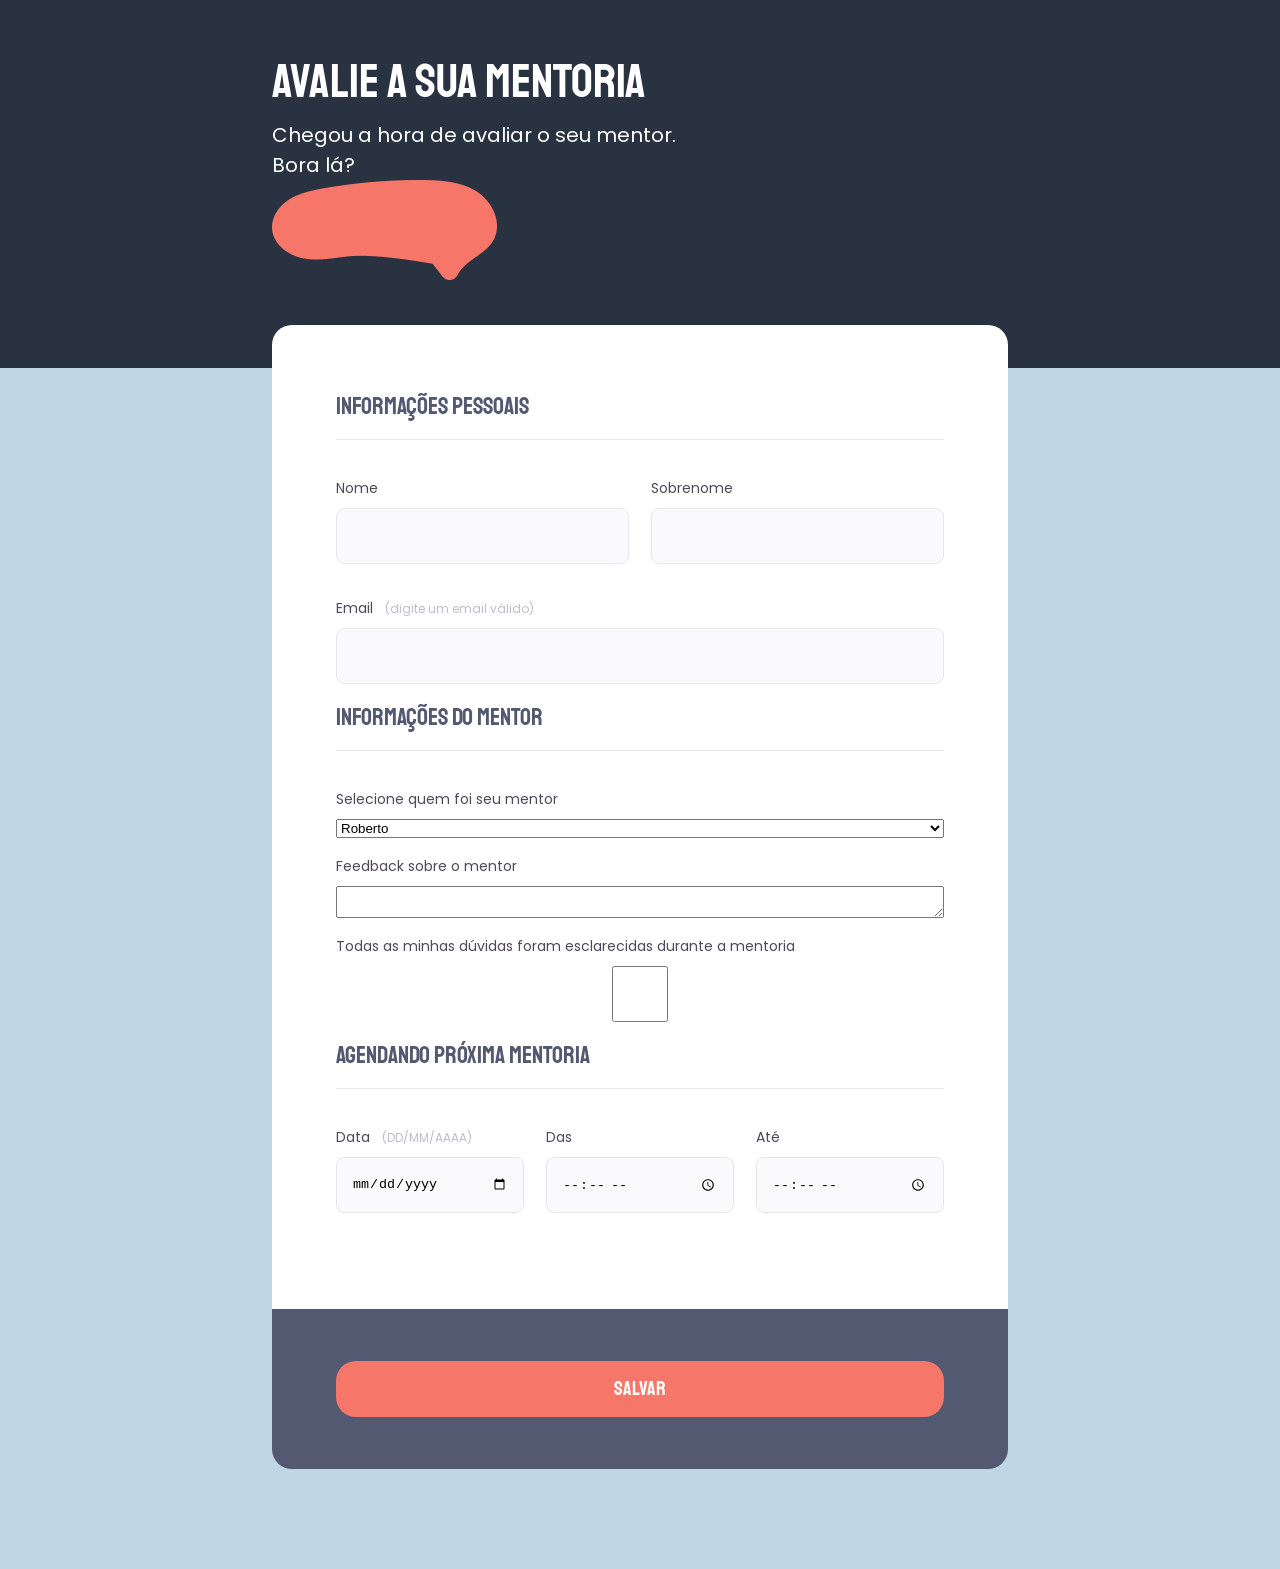
==== projeto07/index.html @ c707c1c0 "feat(newproject): Adicionado projeto 7 - parte HTML e um pouco do CSS, falta finalizar estilização" ====
<!DOCTYPE html>
<html lang="en">

<head>
    <link rel="preconnect" href="https://fonts.googleapis.com">
    <link rel="preconnect" href="https://fonts.gstatic.com" crossorigin>
    <meta charset="UTF-8">
    <meta name="viewport" content="width=device-width, initial-scale=1.0">
    <title>Avalie seu mentor</title>
    <link href="https://fonts.googleapis.com/css2?family=Poppins&family=Staatliches&display=swap" rel="stylesheet">
    <link rel="stylesheet" href="style.css">
</head>

<body>
    <div class="page">
        <header>
            <h1>Avalie a sua mentoria</h1>
            <p>Chegou a hora de avaliar o seu mentor. Bora lá?</p>
            <img src="imagens/Vector.png" alt="nuvem de fala rosa">
        </header>
        <form id="my-form">
            <fieldset>
                <legend>Informações Pessoais</legend>
                <div class="field-group">
                    <div class="input-wrapper">
                        <label for="name">Nome</label>
                        <input type="text" id="name" required />
                    </div>
                    <div class="input-wrapper">
                        <label for="last-name">Sobrenome</label>
                        <input type="text" id="last-name" required />
                    </div>
                </div>
                <div class="input-wrapper">
                    <label for="email">Email<span>(digite um email válido)</span></label>
                    <input type="email" id="email" required />
                </div>
            </fieldset>

            <fieldset>
                <legend>Informações do Mentor</legend>
                <div class="input-wrapper">
                    <label for="mentor-name">Selecione quem foi seu mentor</label>
                    <select name="mentor-name" id="">
                        <option value="name">Roberto</option>
                        <option value="name">Pedro</option>
                        <option value="name">Juliana</option>
                        <option value="name">Fabiana</option>
                    </select>
                </div>
                <div class="input-wrapper">
                    <label for="last-name">Feedback sobre o mentor</label>
                    <textarea name="text" id="feedback"></textarea>
                </div>
                <div class="input-wrapper">
                    <label for="check">Todas as minhas dúvidas foram esclarecidas durante a mentoria</label>
                    <input type="checkbox" name="mentoria" id="mentoria" />
                </div>
            </fieldset>


            <fieldset>
                <legend>Agendando Próxima Mentoria</legend>
                <div class="field-group">
                    <div class="input-wrapper">
                        <label for="date">Data<span>(DD/MM/AAAA)</span></label>
                        <input type="date" id="date" required />
                    </div>
                    <div class="input-wrapper">
                        <label for="hour">Das</label>
                        <input type="time" id="hour" required />
                    </div>
                    <div class="input-wrapper">
                        <label for="hour">Até</label>
                        <input type="time" id="hour" required />
                    </div>
                </div>
            </fieldset>
        </form>

        <footer>
            <button class="button" form="my-form">Salvar</button>
        </footer>


</body>

</html>
---- projeto07/style.css ----
* {
    margin: 0;
    padding: 0;
    box-sizing: border-box;
}

body {
    font-family: Poppins, sans-serif;
    background: #BFD7E4;
    color:#4E4958;
}

body::before {
    content: '';
    width: 100%;
    height: 368px;
    background:#293241;
    position: absolute;
    top: 0;
    left: 0;
    z-index: -1;
}

.page {
    width: 736px;
    margin: auto;
}

header {
    max-width: 417px;
    margin-top: 60px;
}

header h1 {
    font-family: Staatliches, sans-serif;
    font-weight: 400;
    font-size: 48px;
    line-height: 42px;
    color: white;
    text-transform: uppercase;
    margin-bottom: 18px;
}

header p {
    line-height: 30px;
    font-weight: 400;
    font-size: 20px;
    color: white;
}

h2 {
    font-family: Staatliches, sans-serif;
    font-style: normal;
    font-weight: 400;
    font-size: 20px;
    line-height: 34px;
    color: #535971;
    margin-bottom: 8px;
}

form {
    margin-top: 38px;
    background: #ffffff;
    min-height: 300px;
    border-radius: 20px 20px 0 0;
    padding: 64px;

}

fieldset {
    border: none;
}

fieldset legend {
    font-family: Staatliches, sans-serif;
    text-transform: uppercase;
    color: #535971;
    font-weight: 400;
    font-size: 24px;
    line-height: 34px;
    width: 100%;
    padding-bottom: 16px;
    margin-bottom: 36px;
    border-bottom: 1px solid #E6E6F0;
}

.input-wrapper {
    display: flex;
    flex-direction: column;
    width: 100%;
    margin-bottom: 16px;
}

.input-wrapper label {
    font-size: 14px;
    line-height: 24px;
    color: #4E4958;
    margin-bottom: 8px;
}

.input-wrapper label span {
    margin-left: 12px;
    font-size: 12px;
    line-height: 20px;
    color: #C1BCCC;
}

.input-wrapper label span:hover {
    color: #5c6a71;

}

.input-wrapper input {
    width: 100%;
    height: 56px;
    padding: 0 15px;
    background: #FAFAFC;
    border: 1px solid #E6E6F0;
    border-radius: 8px;
}

.field-group {
    display: flex;
    height: fit-content;
    gap: 22px;
    margin-bottom: 16px;
}

footer {
    background:  #535971;
    border-radius: 0px 0px 20px 20px;
    width: 100%;
    height: 160px;
    left: 345px;
    display: flex;
    justify-content: center;
    align-items: center;
    margin-bottom: 100px;
}

footer .button {
    background: #F67669;
    border-radius: 20px;
    border: none;
    width: 608px;
    height: 55.65px;
    color: #FFFFFF;
    font-family: 'Staatliches';
    font-weight: 400;
    font-size: 20px;
}

footer .button:hover {
    background:#86423a ;
}
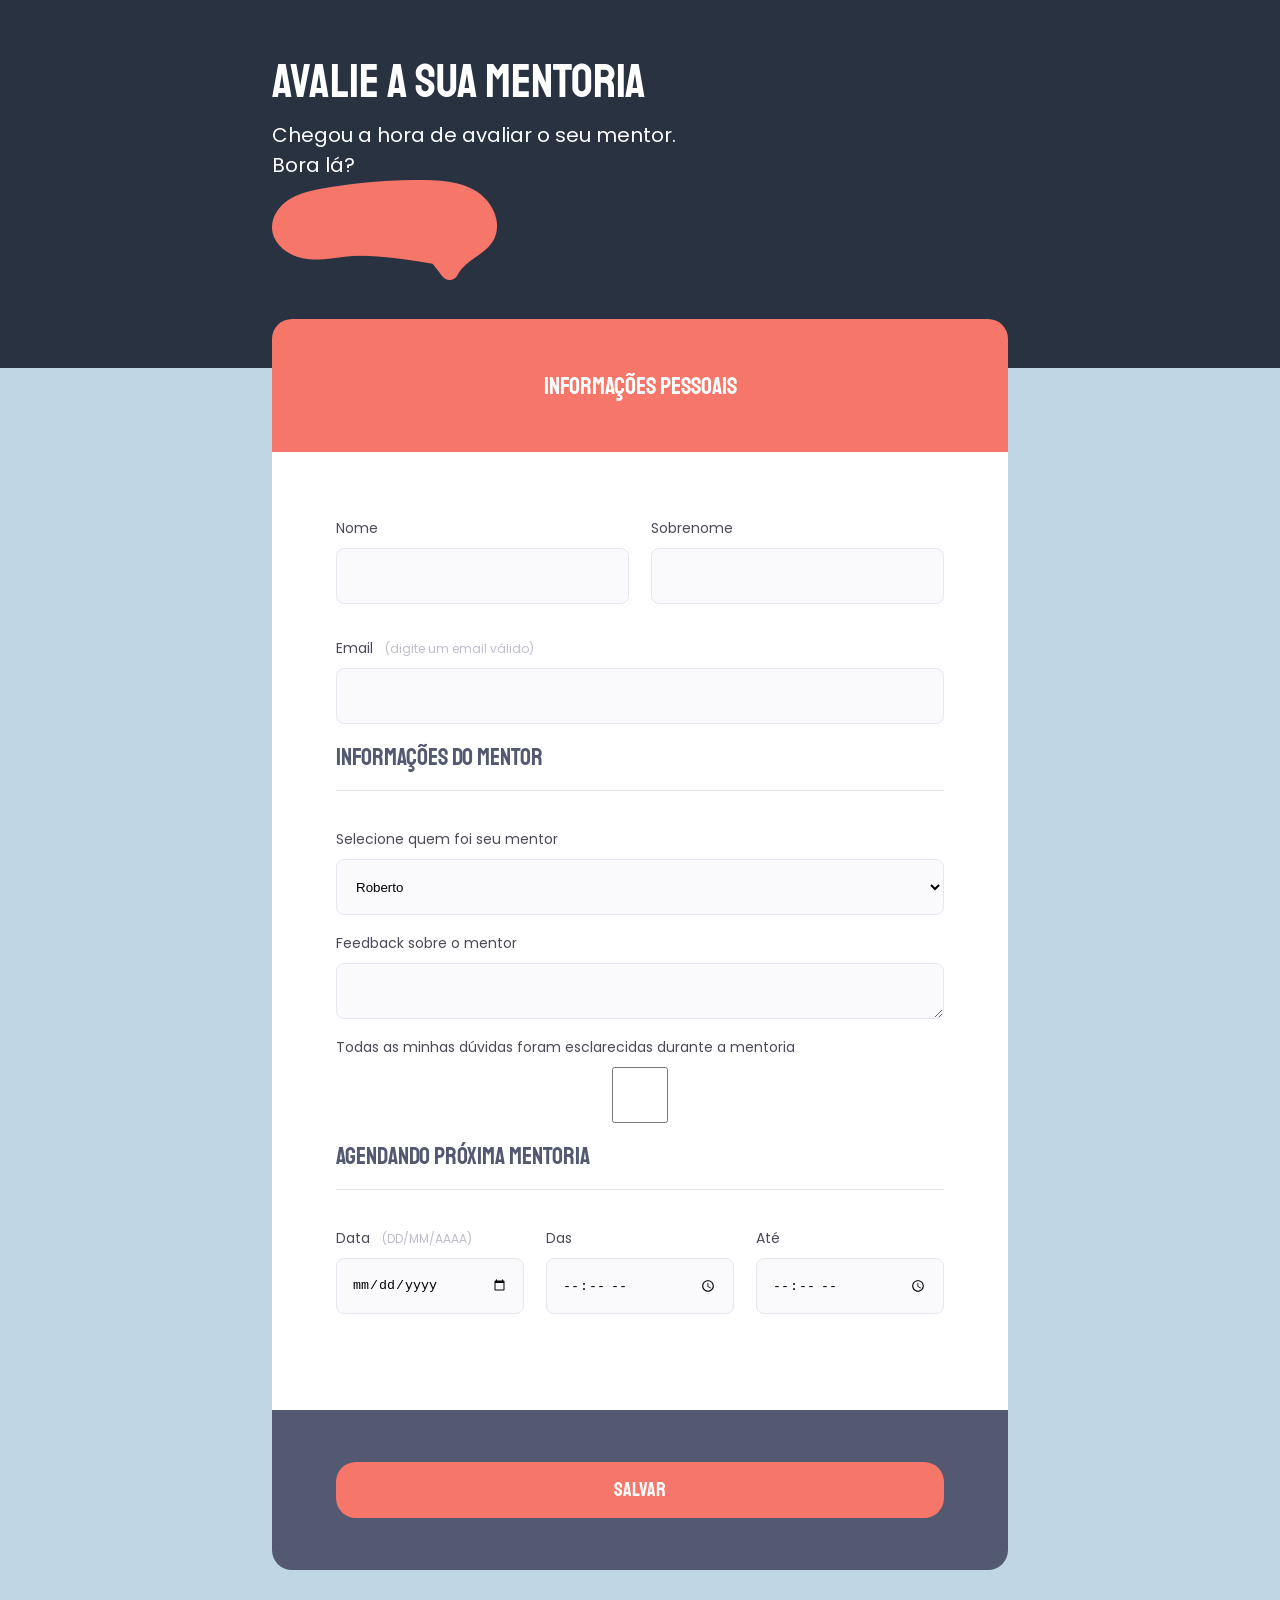
==== commit e80d255f: "feat(project): alterado HTML e estilizado página" ====
--- a/projeto07/index.html
+++ b/projeto07/index.html
@@ -18,9 +18,9 @@
             <p>Chegou a hora de avaliar o seu mentor. Bora lá?</p>
             <img src="imagens/Vector.png" alt="nuvem de fala rosa">
         </header>
+        <article>Informações Pessoais</article>
         <form id="my-form">
             <fieldset>
-                <legend>Informações Pessoais</legend>
                 <div class="field-group">
                     <div class="input-wrapper">
                         <label for="name">Nome</label>
--- a/projeto07/style.css
+++ b/projeto07/style.css
@@ -58,11 +58,26 @@
     margin-bottom: 8px;
 }
 
+article {
+    background:  #F67669;
+    border-radius: 20px 20px 0 0;
+    width: 100%;
+    height: 133px; 
+    display: flex;
+    justify-content: center;
+    margin-top: 32px;
+    align-items: center;
+    font-family: Staatliches, sans-serif;
+    font-style: normal;
+    font-weight: 400;
+    font-size: 24px;
+    line-height: 34px;
+    color: #ffffff;
+}
+
 form {
-    margin-top: 38px;
     background: #ffffff;
     min-height: 300px;
-    border-radius: 20px 20px 0 0;
     padding: 64px;
 
 }
@@ -110,7 +125,7 @@
 
 }
 
-.input-wrapper input {
+.input-wrapper input, select, textarea {
     width: 100%;
     height: 56px;
     padding: 0 15px;
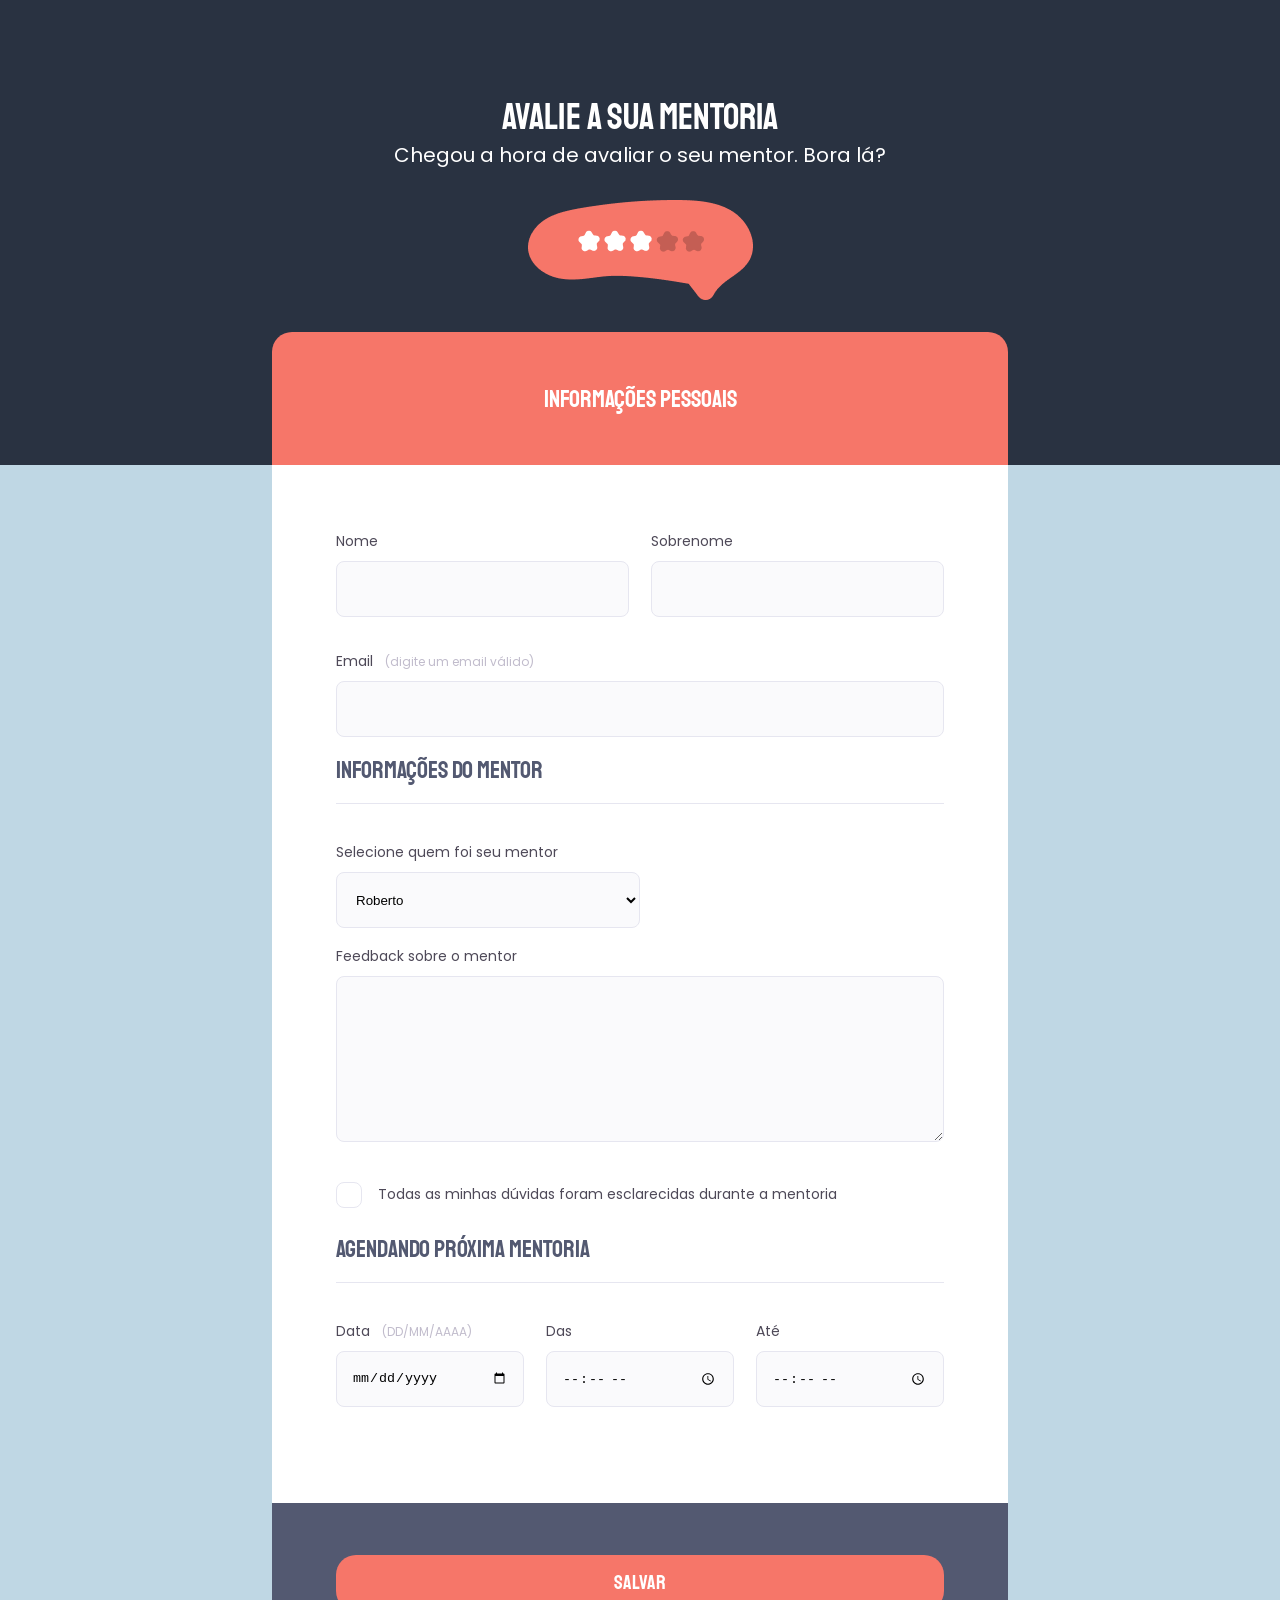
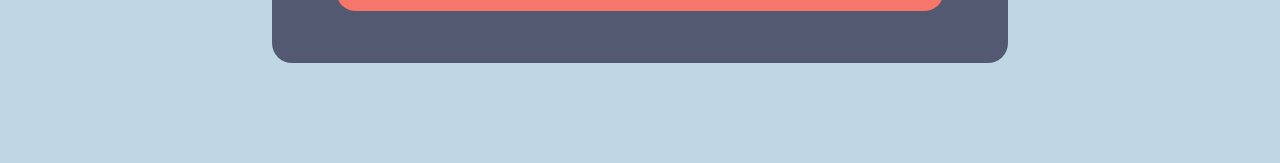
==== commit ff51140e: "feat(end) Finalizado projeto com estilizações finais" ====
--- a/projeto07/index.html
+++ b/projeto07/index.html
@@ -16,72 +16,85 @@
         <header>
             <h1>Avalie a sua mentoria</h1>
             <p>Chegou a hora de avaliar o seu mentor. Bora lá?</p>
-            <img src="imagens/Vector.png" alt="nuvem de fala rosa">
+            <div class="review">
+                <img src="imagens/Vector.png" alt="nuvem de fala rosa">
+                <div class="stars">
+                    <img src="imagens/estrela-branca.png" alt="estrela branca">
+                    <img src="imagens/estrela-branca.png" alt="estrela branca">
+                    <img src="imagens/estrela-branca.png" alt="estrela branca">
+                    <img src="imagens/estrela-escura.png" alt="estrela preta">
+                    <img src="imagens/estrela-escura.png" alt="estrela preta">
+                </div>
+            </div>
         </header>
-        <article>Informações Pessoais</article>
-        <form id="my-form">
-            <fieldset>
-                <div class="field-group">
-                    <div class="input-wrapper">
-                        <label for="name">Nome</label>
-                        <input type="text" id="name" required />
+        <div class="main-content">
+            <article>Informações Pessoais</article>
+            <form id="my-form">
+                <fieldset>
+                    <div class="field-group">
+                        <div class="input-wrapper">
+                            <label for="name">Nome</label>
+                            <input type="text" id="name" required />
+                        </div>
+                        <div class="input-wrapper">
+                            <label for="last-name">Sobrenome</label>
+                            <input type="text" id="last-name" required />
+                        </div>
                     </div>
                     <div class="input-wrapper">
-                        <label for="last-name">Sobrenome</label>
-                        <input type="text" id="last-name" required />
+                        <label for="email">Email<span>(digite um email válido)</span></label>
+                        <input type="email" id="email" required />
                     </div>
-                </div>
-                <div class="input-wrapper">
-                    <label for="email">Email<span>(digite um email válido)</span></label>
-                    <input type="email" id="email" required />
-                </div>
-            </fieldset>
+                </fieldset>
 
-            <fieldset>
-                <legend>Informações do Mentor</legend>
-                <div class="input-wrapper">
-                    <label for="mentor-name">Selecione quem foi seu mentor</label>
-                    <select name="mentor-name" id="">
-                        <option value="name">Roberto</option>
-                        <option value="name">Pedro</option>
-                        <option value="name">Juliana</option>
-                        <option value="name">Fabiana</option>
-                    </select>
-                </div>
-                <div class="input-wrapper">
-                    <label for="last-name">Feedback sobre o mentor</label>
-                    <textarea name="text" id="feedback"></textarea>
-                </div>
-                <div class="input-wrapper">
-                    <label for="check">Todas as minhas dúvidas foram esclarecidas durante a mentoria</label>
-                    <input type="checkbox" name="mentoria" id="mentoria" />
-                </div>
-            </fieldset>
+                <fieldset>
+                    <legend>Informações do Mentor</legend>
+                    <div class="input-wrapper">
+                        <label for="mentor-name">Selecione quem foi seu mentor</label>
+                        <select name="mentor-name" id="mentor-name">
+                            <option value="name">Roberto</option>
+                            <option value="name">Pedro</option>
+                            <option value="name">Juliana</option>
+                            <option value="name">Fabiana</option>
+                        </select>
+                    </div>
+                    <div class="input-wrapper">
+                        <label for="last-name">Feedback sobre o mentor</label>
+                        <textarea name="text" id="feedback"></textarea>
+                    </div>
+                    <div class="input-wrapper">
+                        <div class="checkbox-wrapper">
+                            <input type="checkbox" name="mentoria" id="mentoria" />
+                            <label for="check">Todas as minhas dúvidas foram esclarecidas durante a mentoria</label>
+                        </div>
+                    </div>
+                </fieldset>
 
 
-            <fieldset>
-                <legend>Agendando Próxima Mentoria</legend>
-                <div class="field-group">
-                    <div class="input-wrapper">
-                        <label for="date">Data<span>(DD/MM/AAAA)</span></label>
-                        <input type="date" id="date" required />
+                <fieldset>
+                    <legend>Agendando Próxima Mentoria</legend>
+                    <div class="field-group">
+                        <div class="input-wrapper">
+                            <label for="date">Data<span>(DD/MM/AAAA)</span></label>
+                            <input type="date" id="date" required />
+                        </div>
+                        <div class="input-wrapper">
+                            <label for="hour">Das</label>
+                            <input type="time" id="hour" required />
+                        </div>
+                        <div class="input-wrapper">
+                            <label for="hour">Até</label>
+                            <input type="time" id="hour" required />
+                        </div>
                     </div>
-                    <div class="input-wrapper">
-                        <label for="hour">Das</label>
-                        <input type="time" id="hour" required />
-                    </div>
-                    <div class="input-wrapper">
-                        <label for="hour">Até</label>
-                        <input type="time" id="hour" required />
-                    </div>
-                </div>
-            </fieldset>
-        </form>
+                </fieldset>
+            </form>
 
-        <footer>
-            <button class="button" form="my-form">Salvar</button>
-        </footer>
 
+            <footer>
+                <button class="button" form="my-form">Salvar</button>
+            </footer>
+        </div>
 
 </body>
 
--- a/projeto07/style.css
+++ b/projeto07/style.css
@@ -13,7 +13,7 @@
 body::before {
     content: '';
     width: 100%;
-    height: 368px;
+    height: 465px;
     background:#293241;
     position: absolute;
     top: 0;
@@ -27,25 +27,35 @@
 }
 
 header {
-    max-width: 417px;
-    margin-top: 60px;
+    margin-top: 95px;
+    text-align: center;
 }
 
 header h1 {
     font-family: Staatliches, sans-serif;
     font-weight: 400;
-    font-size: 48px;
-    line-height: 42px;
+    font-size: 36px;
     color: white;
     text-transform: uppercase;
-    margin-bottom: 18px;
+    
 }
 
 header p {
-    line-height: 30px;
     font-weight: 400;
     font-size: 20px;
     color: white;
+    margin-bottom: 30px;
+}
+
+header .review {
+    display: inline-block;
+    position: relative;
+}
+
+header .stars {
+    position: absolute;
+    top: 30px;
+    left: 50px;
 }
 
 h2 {
@@ -58,6 +68,7 @@
     margin-bottom: 8px;
 }
 
+
 article {
     background:  #F67669;
     border-radius: 20px 20px 0 0;
@@ -65,7 +76,7 @@
     height: 133px; 
     display: flex;
     justify-content: center;
-    margin-top: 32px;
+    margin-top: 25px;
     align-items: center;
     font-family: Staatliches, sans-serif;
     font-style: normal;
@@ -125,7 +136,48 @@
 
 }
 
-.input-wrapper input, select, textarea {
+.input-wrapper-row {
+    margin-top: 30px;
+
+}
+
+.checkbox-wrapper {
+    position: relative;  
+    margin-top: 24px;
+}
+
+.checkbox-wrapper input {
+    position: absolute;   
+    top: 0;
+    left: 0;
+    width: 24px;    
+    height: 24px; 
+    opacity: 0;    
+}
+
+.checkbox-wrapper label::before {
+    content: ""; 
+    width: 24px;
+    height: 24px;
+    border: 1px solid #E6E6F0 ;
+    border-radius: 8px;
+}
+
+.checkbox-wrapper label {
+    display: flex;
+    gap: 16px;       
+}
+.checkbox-wrapper input:focus + label::before {
+    outline: 2px solid black;
+}
+
+.checkbox-wrapper input:checked + label::before {   
+    background-image: url("data:image/svg+xml,%3Csvg width='18' height='14' viewBox='0 0 18 14' fill='none' xmlns='http://www.w3.org/2000/svg'%3E%3Cpath d='M6 11.17L1.83 7L0.410004 8.41L6 14L18 2L16.59 0.589996L6 11.17Z' fill='%23F67669'/%3E%3C/svg%3E%0A");
+    background-repeat: no-repeat;
+    background-position: center
+}
+
+.input-wrapper input:not(input[type="checkbox"]), select, textarea {
     width: 100%;
     height: 56px;
     padding: 0 15px;
@@ -134,11 +186,23 @@
     border-radius: 8px;
 }
 
+.input-wrapper textarea {
+    resize: vertical;
+    max-height: 330px;
+    min-height: 100px;
+    width: 100%;
+    height: 166px;
+}
+
 .field-group {
     display: flex;
     height: fit-content;
     gap: 22px;
     margin-bottom: 16px;
+}
+
+#mentor-name {
+    width: 50%;
 }
 
 footer {
